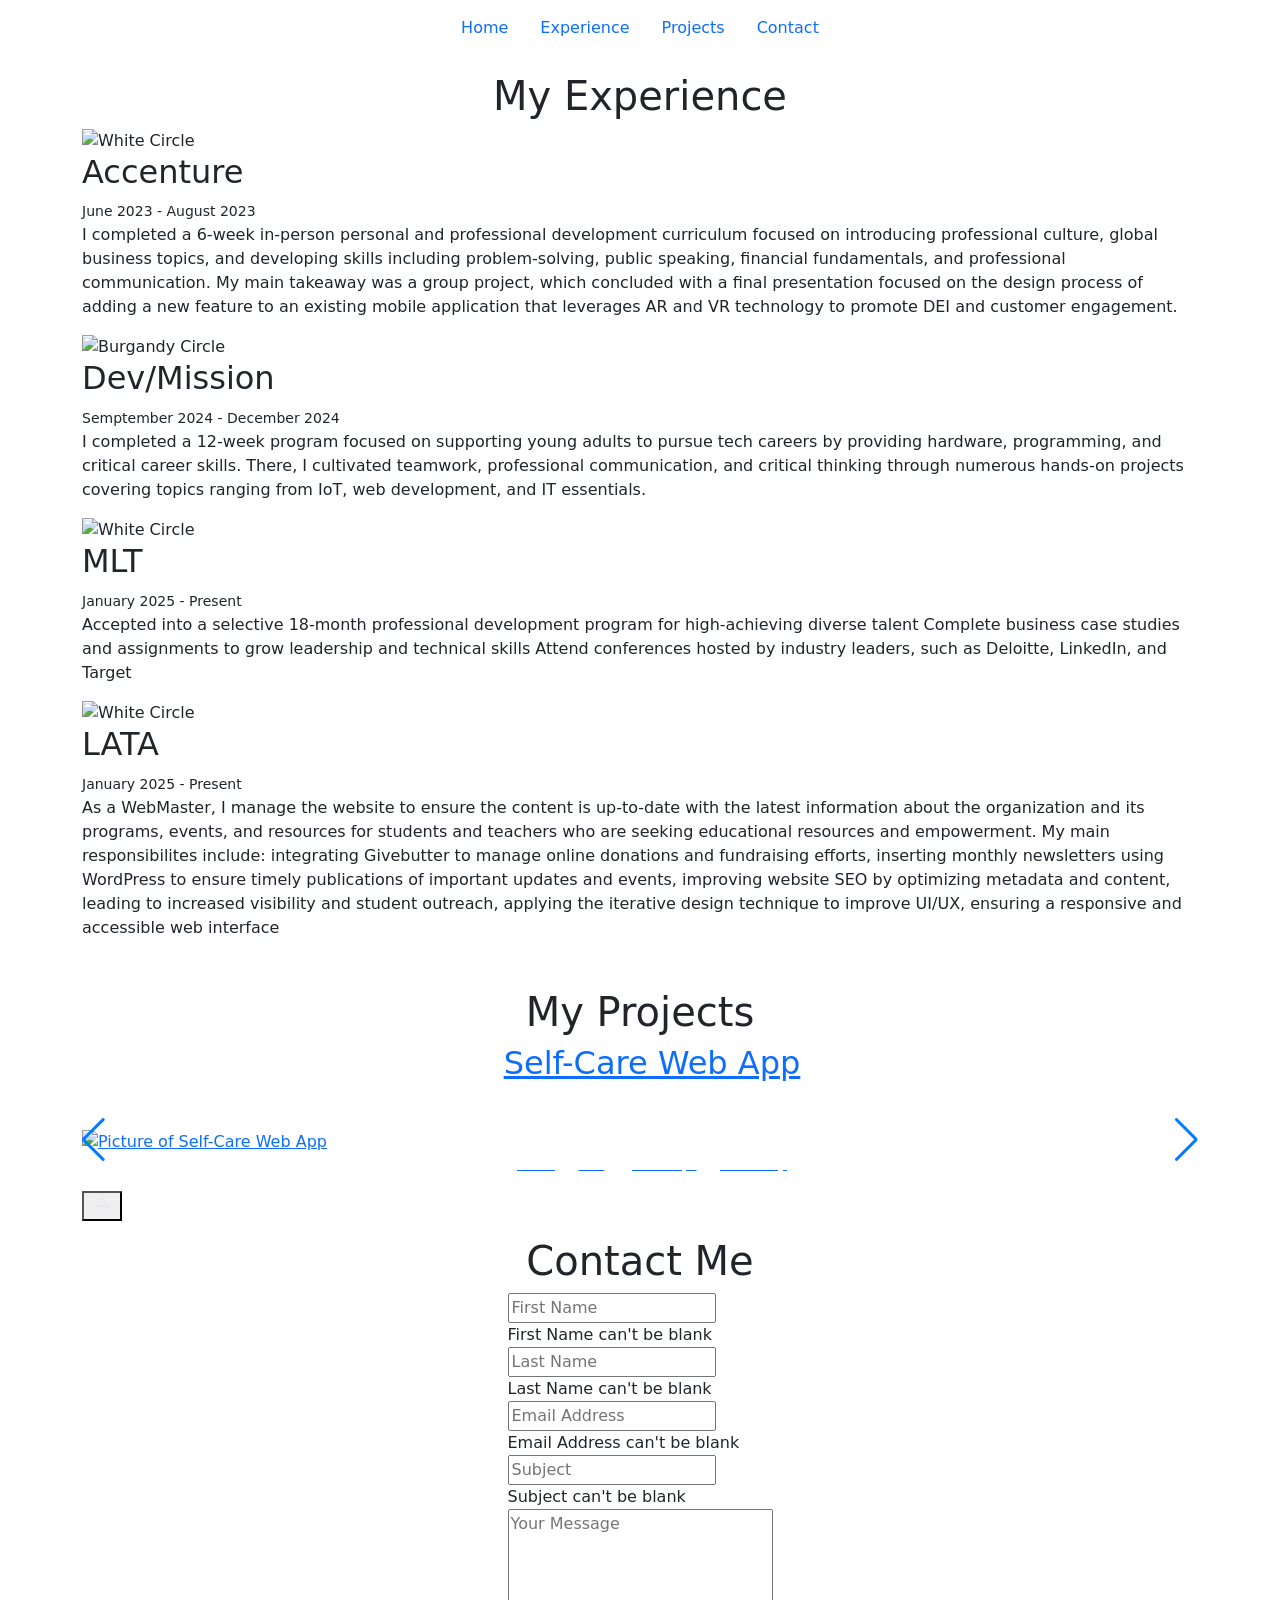
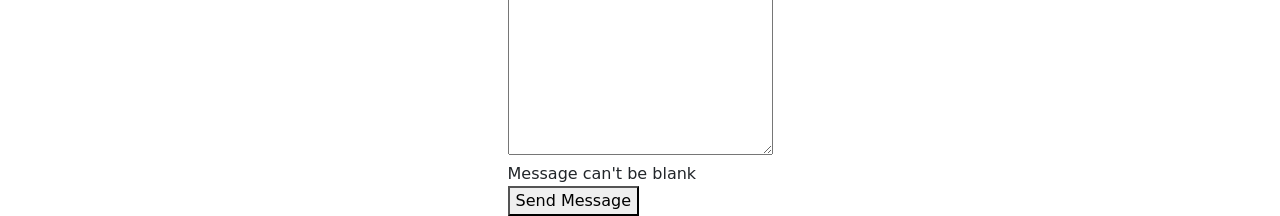
==== experience.html @ 729b8d33 "improve wording" ====
<!DOCTYPE html>
<html lang="en">
  <head>
    <meta charset="utf-8" />
    <meta name="viewport" content="width=device-width, initial-scale=1" />
    <title>Emely's Portfolio</title>

    <!-- FONTS -->
    <link rel="preconnect" href="https://fonts.googleapis.com" />
    <link rel="preconnect" href="https://fonts.gstatic.com" crossorigin />
    <link
      href="https://fonts.googleapis.com/css2?family=Crete+Round:ital@0;1&display=swap"
      rel="stylesheet"
    />

    <!-- BOOTSTRAP -->
    <link
      href="https://cdn.jsdelivr.net/npm/bootstrap@5.3.7/dist/css/bootstrap.min.css"
      rel="stylesheet"
      integrity="sha384-LN+7fdVzj6u52u30Kp6M/trliBMCMKTyK833zpbD+pXdCLuTusPj697FH4R/5mcr"
      crossorigin="anonymous"
    />

    <!-- SWIPER: JS LIBRARY-->
    <link
      rel="stylesheet"
      href="https://cdn.jsdelivr.net/npm/swiper@11/swiper-bundle.min.css"
    />

    <!-- STYLESHEETS -->
    <link href="src/output.css" rel="stylesheet" />
    <link href="style.css" rel="stylesheet" />
  </head>

  <body class="gradient">
    <!-- NAVBAR -->

    <header>
      <nav class="navbar">
        <div class="container-fluid d-flex justify-content-center">
          <ul class="nav d-flex justify-content-center">
            <li class="nav-item">
              <a class="crete-round-regular nav-link active" href="./index.html"
                >Home
              </a>
            </li>
            <li class="nav-item">
              <a class="crete-round-regular nav-link" href="experience.html"
                >Experience
              </a>
            </li>
            <li class="nav-item">
              <a
                class="crete-round-regular nav-link"
                href="experience.html#projects-section"
                >Projects
              </a>
            </li>
            <li class="nav-item">
              <a
                class="crete-round-regular nav-link"
                href="experience.html#contact-section"
                >Contact
              </a>
            </li>
          </ul>
        </div>
      </nav>
    </header>

    <!-- EXPERIENCE SECTION -->
    <div class="container" id="experience-page">
      <div class="container-fluid d-flex justify-content-center mt-3">
        <h1 class="exp-header">My Experience</h1>
      </div>
      <div class="timeline">
        <div class="timeline-container left-container">
          <img src="images/burgandy-circle.png" alt="White Circle" />
          <div class="text-box">
            <h2 class="experience-text">Accenture</h2>
            <small class="experience-text">June 2023 - August 2023</small>
            <p class="experience-text">
              I completed a 6-week in-person personal and professional
              development curriculum focused on introducing professional
              culture, global business topics, and developing skills including
              problem-solving, public speaking, financial fundamentals, and
              professional communication. My main takeaway was a group project,
              which concluded with a final presentation focused on the design
              process of adding a new feature to an existing mobile application
              that leverages AR and VR technology to promote DEI and customer
              engagement.
            </p>
            <span class="left-container-arrow"></span>
          </div>
        </div>

        <div class="timeline-container right-container">
          <img src="images/burgandy-circle.png" alt="Burgandy Circle" />
          <div class="text-box">
            <h2 class="experience-text">Dev/Mission</h2>
            <small class="experience-text"
              >Semptember 2024 - December 2024
            </small>
            <p class="experience-text">
              I completed a 12-week program focused on supporting young adults
              to pursue tech careers by providing hardware, programming, and
              critical career skills. There, I cultivated teamwork, professional
              communication, and critical thinking through numerous hands-on
              projects covering topics ranging from IoT, web
              development, and IT essentials.
            </p>
            <span class="right-container-arrow"></span>
          </div>
        </div>

        <div class="timeline-container left-container">
          <img src="images/burgandy-circle.png" alt="White Circle" />
          <div class="text-box">
            <h2 class="experience-text">MLT</h2>
            <small class="experience-text">January 2025 - Present</small>
            <p class="experience-text">
              Accepted into a selective 18-month professional development
              program for high-achieving diverse talent Complete business case
              studies and assignments to grow leadership and technical skills
              Attend conferences hosted by industry leaders, such as Deloitte,
              LinkedIn, and Target
            </p>
            <span class="left-container-arrow"></span>
          </div>
        </div>

        <div class="timeline-container right-container">
          <img src="images/burgandy-circle.png" alt="White Circle" />
          <div class="text-box">
            <h2 class="experience-text">LATA</h2>
            <small class="experience-text">January 2025 - Present</small>
            <p class="experience-text">
              As a WebMaster, I manage the website to ensure the content is
              up-to-date with the latest information about the organization and
              its programs, events, and resources for students and teachers who
              are seeking educational resources and empowerment. My main
              responsibilites include: integrating Givebutter to manage online
              donations and fundraising efforts, inserting monthly
              newsletters using WordPress to ensure timely publications of
              important updates and events, improving website SEO by optimizing 
              metadata and content, leading to increased visibility and student 
              outreach, applying the iterative design technique to improve UI/UX, 
              ensuring a responsive and accessible web interface
            </p>
            <span class="right-container-arrow"></span>
          </div>
        </div>
      </div>
    </div>

    <!-- PROJECTS SECTION -->
    <div class="section" id="projects-section">
      <div class="container-fluid d-flex justify-content-center mt-5">
        <h1 class="projects-header">My Projects</h1>
      </div>
      <div class="justify-content-center container swiper">
        <div class="card-wrapper">
          <ul
            class="container-fluid d-flex jsutify-content-center card-list swiper-wrapper"
          >
            <li class="card-item swiper-slide">
              <a
                href="https://emelysarcenobravo.github.io/self-care-practices/"
                class="card-link"
                target="_blank"
              >
                <h2 class="d-flex justify-content-center card-title mb-5">
                  Self-Care Web App
                </h2>
                <img
                  src="images/self-care-web-app.png"
                  alt="Picture of Self-Care Web App"
                  class="card-image"
                />

                <div
                  class="badge-container gap-2 d-flex justify-content-center"
                >
                  <p class="badge language-html">HTML</p>
                  <p class="badge language-css">CSS</p>
                  <p class="badge language-javascript">JavaScript</p>
                  <p class="badge framework-bootstrap">Bootstrap</p>
                </div>
                <button class="card-button">
                  <svg
                    xmlns="http://www.w3.org/2000/svg"
                    height="24px"
                    viewBox="0 -960 960 960"
                    width="24px"
                    fill="#e8eaed"
                    class="arrow-svg"
                  >
                    <path
                      d="M647-440H160v-80h487L423-744l57-56 320 320-320 320-57-56 224-224Z"
                    />
                  </svg>
                </button>
              </a>
            </li>
            <li class="card-item swiper-slide">
              <a
                href="https://github.com/emelysarcenobravo/wordGamesProject"
                class="card-link"
                target="_blank"
              >
                <h2 class="d-flex justify-content-center card-title mb-5">
                  Hangman and Wordle
                </h2>
                <img
                  src="images/word-games.png"
                  alt="Picture of a Word Games Project"
                  class="card-image"
                />
                <div
                  class="container-fluid d-flex justify-content-center gap-3"
                >
                  <p class="badge language-c">C++</p>
                </div>
                <button class="card-button">
                  <svg
                    xmlns="http://www.w3.org/2000/svg"
                    height="24px"
                    viewBox="0 -960 960 960"
                    width="24px"
                    fill="#e8eaed"
                    class="arrow-svg"
                  >
                    <path
                      d="M647-440H160v-80h487L423-744l57-56 320 320-320 320-57-56 224-224Z"
                    />
                  </svg>
                </button>
              </a>
            </li>
            <li class="card-item swiper-slide">
              <a
                href="https://emsarcenobravo.github.io/Minesweeper/"
                class="card-link"
                target="_blank"
              >
                <h2 class="justify-content-center d-flex card-title mb-5">
                  Minesweeper
                </h2>
                <img
                  src="images/minesweeper.png"
                  alt="Minesweeper Game"
                  class="card-image"
                />
                <div
                  class="container-fluid d-flex justify-content-center gap-3"
                >
                  <p class="badge language-java">Java</p>
                </div>
                <button class="card-button">
                  <svg
                    xmlns="http://www.w3.org/2000/svg"
                    height="24px"
                    viewBox="0 -960 960 960"
                    width="24px"
                    fill="#e8eaed"
                    class="arrow-svg"
                  >
                    <path
                      d="M647-440H160v-80h487L423-744l57-56 320 320-320 320-57-56 224-224Z"
                    />
                  </svg>
                </button>
              </a>
            </li>
            <li class="card-item swiper-slide">
              <a
                href="https://emsarcenobravo.github.io/Dice/"
                class="card-link"
                target="_blank"
              >
                <h2 class="d-flex justify-content-center card-title mb-5">
                  Dice Roll
                </h2>
                <img
                  src="images/dice-roll.png"
                  alt="Dice Roll Game"
                  class="card-image"
                />
                <div
                  class="container-fluid d-flex justify-content-center gap-3"
                >
                  <p class="badge language-java">Java</p>
                </div>
                <button class="card-button">
                  <svg
                    xmlns="http://www.w3.org/2000/svg"
                    height="24px"
                    viewBox="0 -960 960 960"
                    width="24px"
                    fill="#e8eaed"
                    class="arrow-svg"
                  >
                    <path
                      d="M647-440H160v-80h487L423-744l57-56 320 320-320 320-57-56 224-224Z"
                    />
                  </svg>
                </button>
              </a>
            </li>
            <li class="card-item swiper-slide">
              <a href="experience.html#projects-section" class="card-link">
                <h2 class="d-flex justify-content-center card-title mb-5">
                  Movie Selector
                </h2>
                <img
                  src="images/coming-soon.png"
                  alt="Website Coming Soon..."
                  class="card-image"
                />
                <div
                  class="container-fluid d-flex justify-content-center gap-3"
                >
                  <p class="badge language-coming-soon">Coming Soon...</p>
                </div>
                <button class="card-button">
                  <svg
                    xmlns="http://www.w3.org/2000/svg"
                    height="24px"
                    viewBox="0 -960 960 960"
                    width="24px"
                    fill="#e8eaed"
                    class="arrow-svg"
                  >
                    <path
                      d="M647-440H160v-80h487L423-744l57-56 320 320-320 320-57-56 224-224Z"
                    />
                  </svg>
                </button>
              </a>
            </li>
          </ul>
          <div class="swiper-pagination"></div>
          <div class="swiper-slide-button swiper-button-prev"></div>
          <div class="swiper-slide-button swiper-button-next"></div>
        </div>
      </div>
    </div>

    <!-- CONTACT SECTION -->
    <div class="container" id="contact-section">
      <div class="container-fluid d-flex justify-content-center">
        <h1 class="contact-header">Contact Me</h1>
      </div>

      <section class="contact d-flex justify-content-center">
        <form action="#">
          <div class="input-box">
            <div class="input-field field crete-round-regular">
              <input
                type="text"
                placeholder="First Name"
                id="first-name"
                class="item"
                autocomplete="off"
              />
              <div class="error-txt crete-round-regular">
                First Name can't be blank
              </div>
            </div>

            <div class="input-field field crete-round-regular">
              <input
                type="text"
                placeholder="Last Name"
                id="last-name"
                class="item"
                autocomplete="off"
              />
              <div class="error-txt crete-round-regular">
                Last Name can't be blank
              </div>
            </div>
          </div>

          <div class="input-box">
            <div class="input-field field crete-round-regular">
              <input
                type="text"
                placeholder="Email Address"
                id="email"
                class="item"
                autocomplete="off"
              />
              <div class="error-txt email crete-round-regular">
                Email Address can't be blank
              </div>
            </div>

            <div class="input-field field crete-round-regular">
              <input
                type="text"
                placeholder="Subject"
                id="subject"
                class="item"
                autocomplete="off"
              />
              <div class="error-txt crete-round-regular">
                Subject can't be blank
              </div>
            </div>
          </div>

          <div class="textarea-field field crete-round-regular">
            <textarea
              name=""
              id="message"
              cols="30"
              rows="10"
              placeholder="Your Message"
              class="item"
              autocomplete="off"
            ></textarea>
            <div class="crete-round-regular error-txt">
              Message can't be blank
            </div>
          </div>
          <button type="submit" class="crete-round-regular">
            Send Message
          </button>
        </form>
      </section>
    </div>

    <!-- alerts when sending emails -->
    <script src="https://cdn.jsdelivr.net/npm/sweetalert2@11"></script>

    <!-- bootstrap -->
    <script
      src="https://cdn.jsdelivr.net/npm/bootstrap@5.3.7/dist/js/bootstrap.bundle.min.js"
      integrity="sha384-ndDqU0Gzau9qJ1lfW4pNLlhNTkCfHzAVBReH9diLvGRem5+R9g2FzA8ZGN954O5Q"
      crossorigin="anonymous"
    ></script>

    <!-- swiping through projects -->
    <script src="https://cdn.jsdelivr.net/npm/swiper@11/swiper-bundle.min.js"></script>

    <!-- email.js -->
    <script
      type="text/javascript"
      src="https://cdn.jsdelivr.net/npm/@emailjs/browser@4/dist/email.min.js"
    ></script>

    <script type="text/javascript">
      (function () {
        emailjs.init("SQEIfbgnaNcor0N-o");
      })();
    </script>
    <script src="script.js"></script>
  </body>
</html>
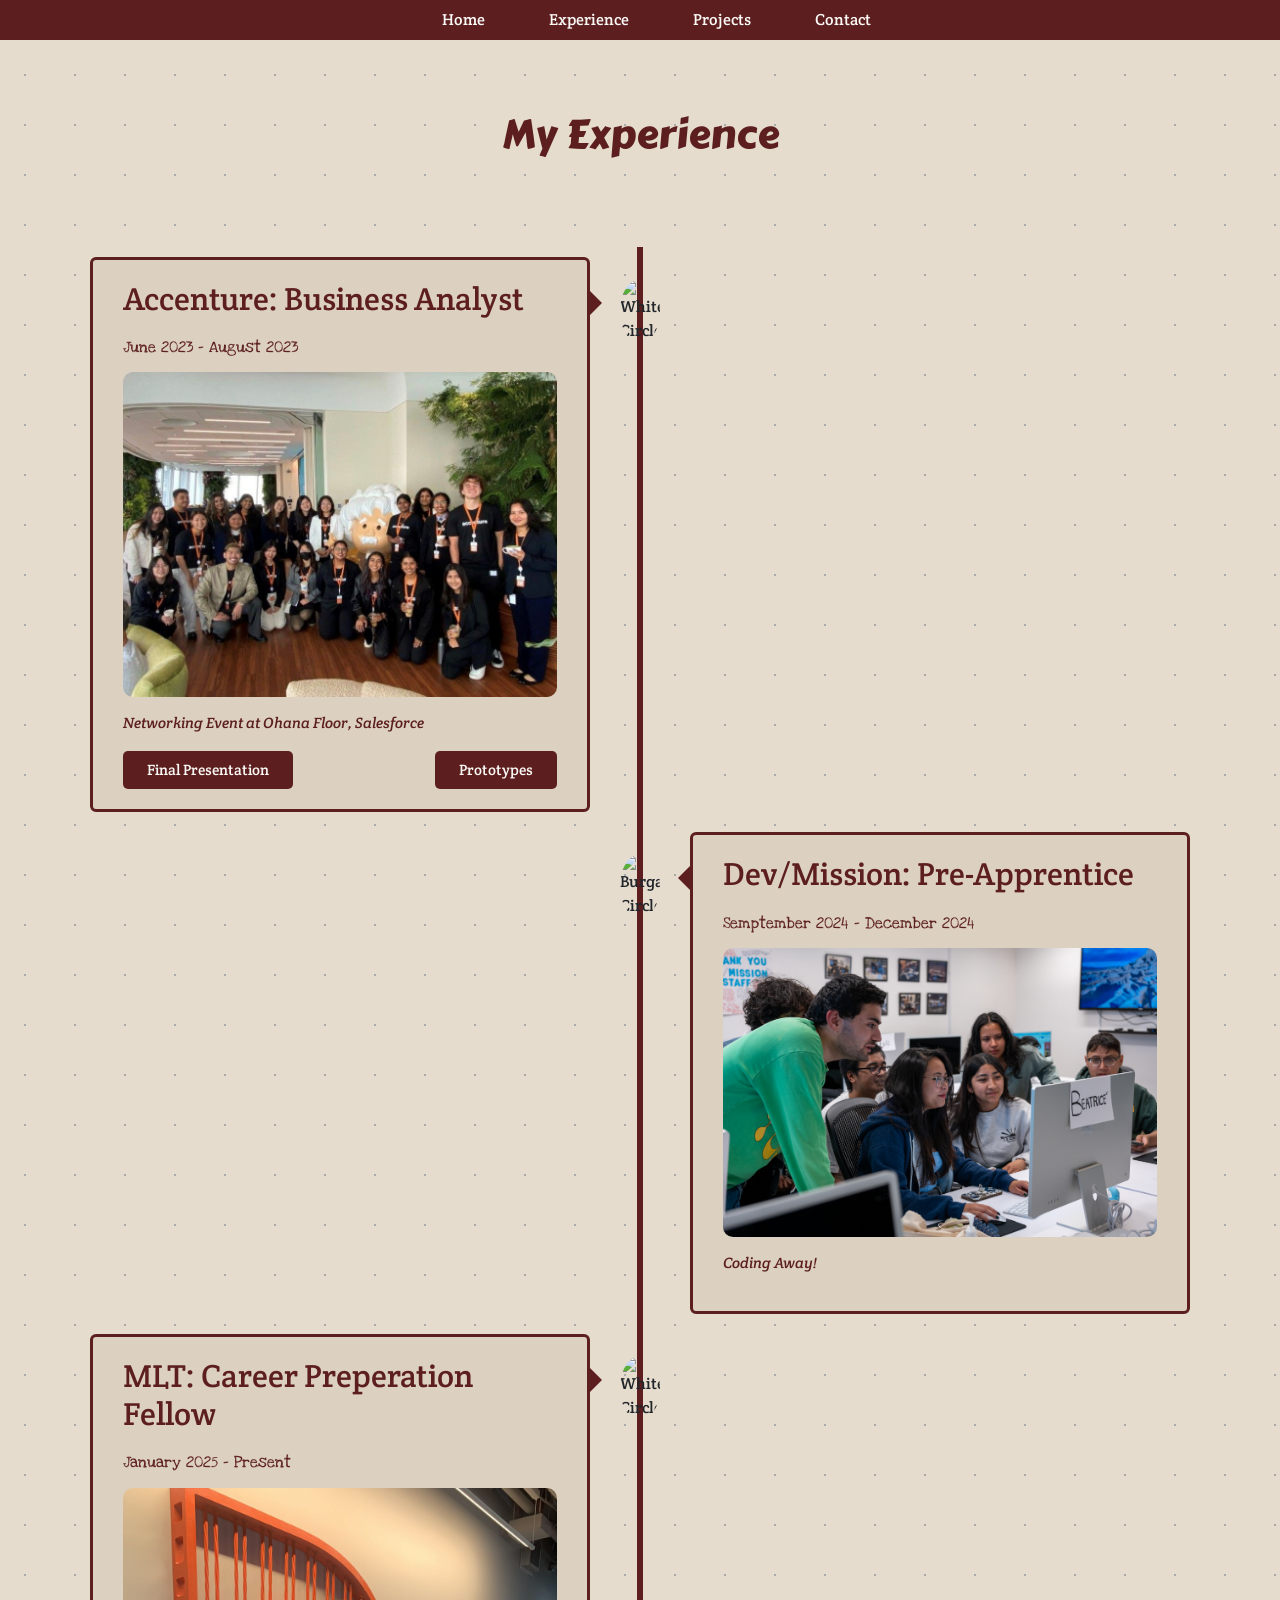
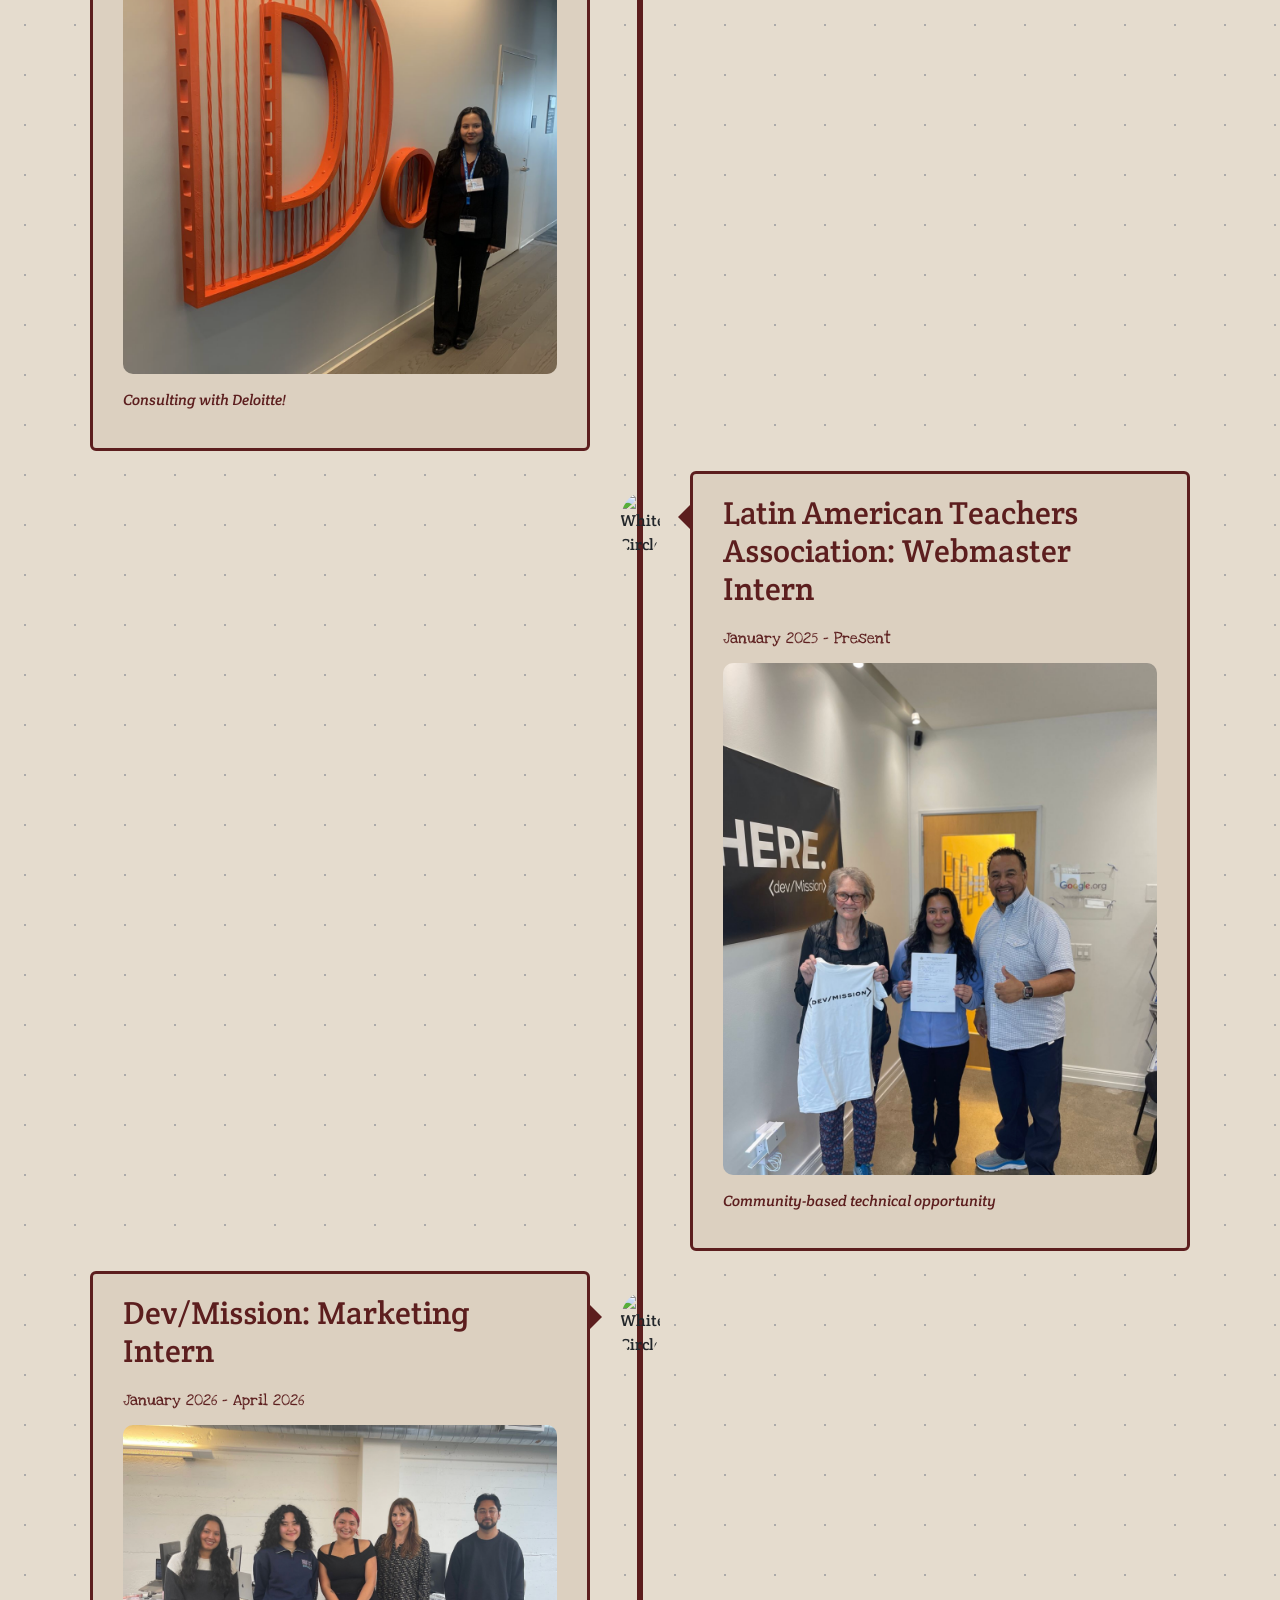
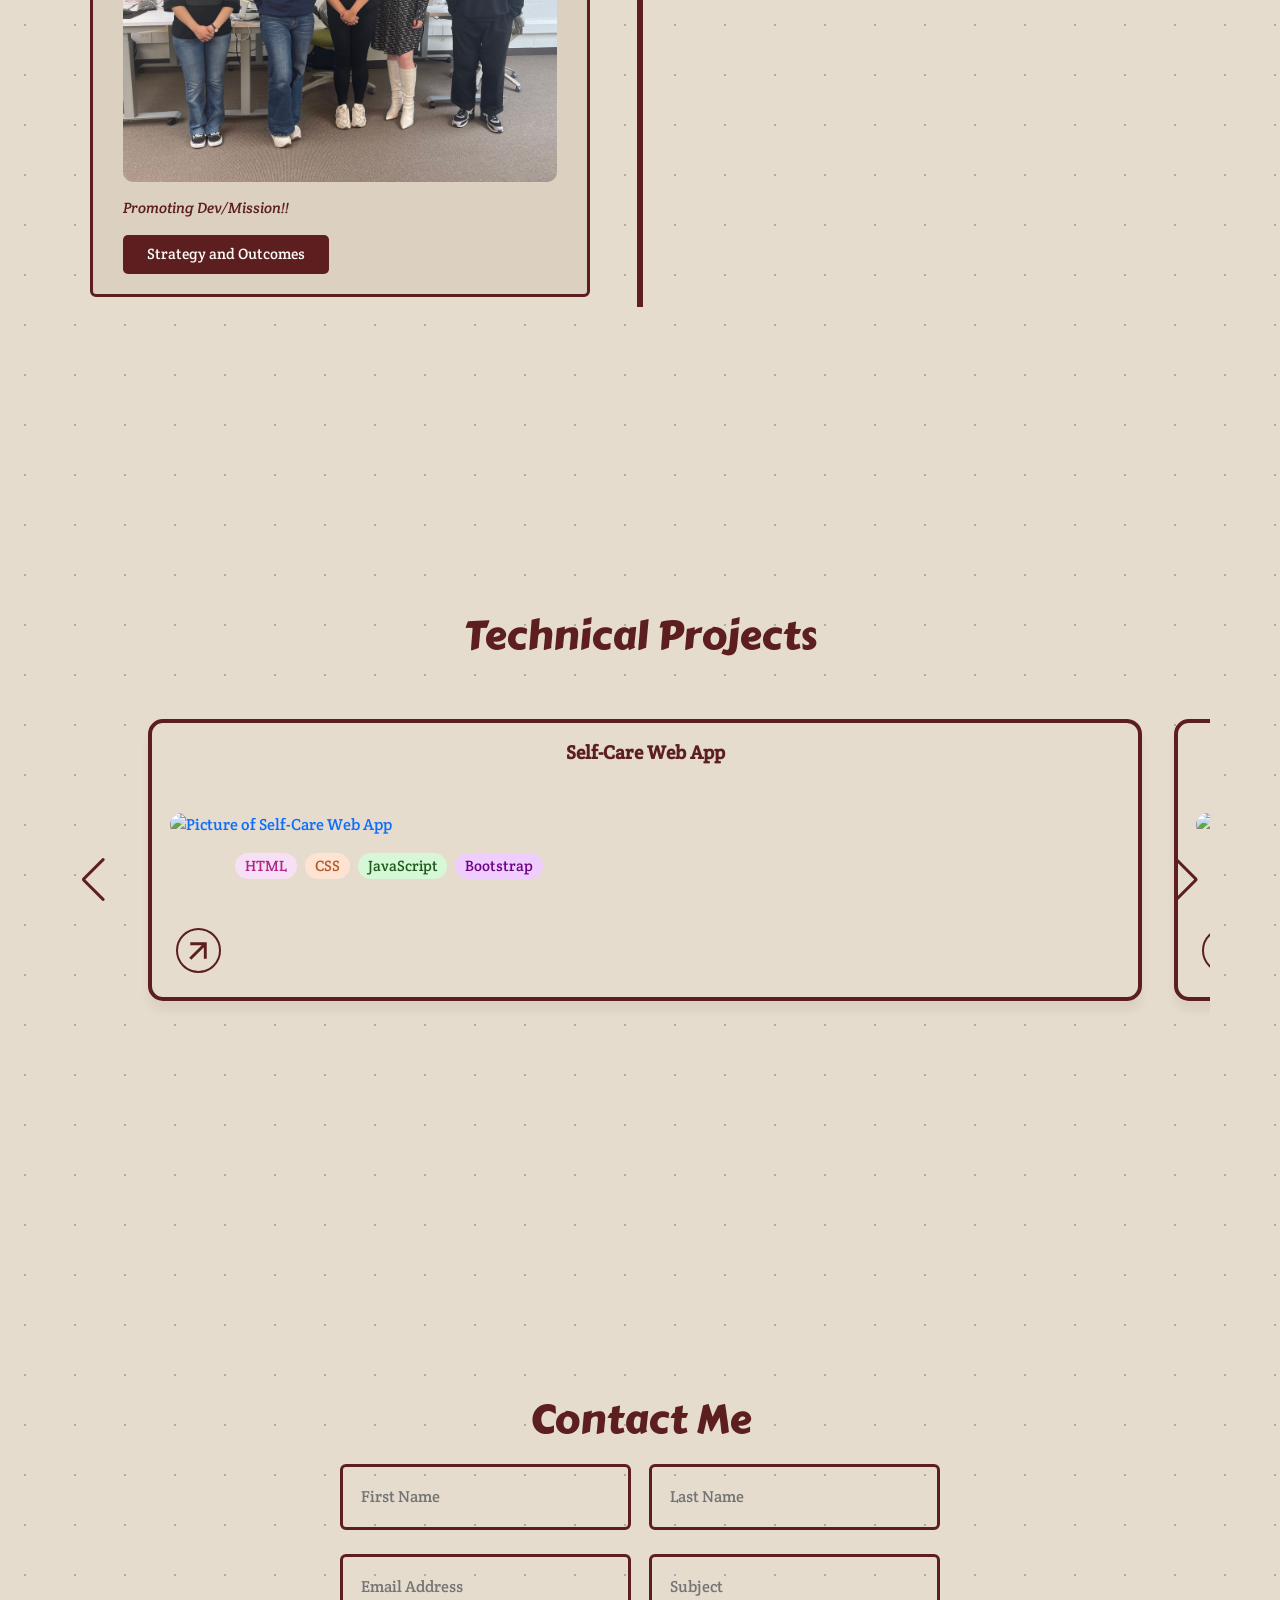
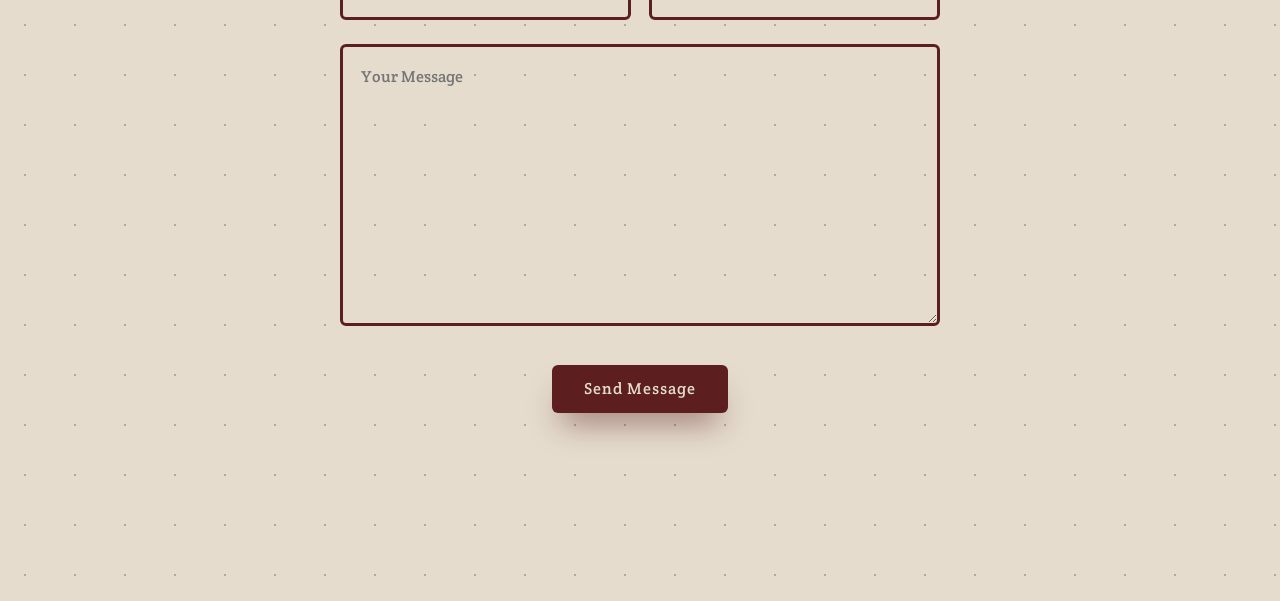
==== commit ca830c74: "marketing changes" ====
--- a/experience.html
+++ b/experience.html
@@ -13,6 +13,20 @@
       rel="stylesheet"
     />
 
+     <link rel="preconnect" href="https://fonts.googleapis.com">
+<link rel="preconnect" href="https://fonts.gstatic.com" crossorigin>
+<link href="https://fonts.googleapis.com/css2?family=Carter+One&display=swap" rel="stylesheet">
+
+
+<link rel="preconnect" href="https://fonts.googleapis.com">
+<link rel="preconnect" href="https://fonts.gstatic.com" crossorigin>
+<link href="https://fonts.googleapis.com/css2?family=Love+Ya+Like+A+Sister&display=swap" rel="stylesheet">
+
+<link rel="preconnect" href="https://fonts.googleapis.com">
+<link rel="preconnect" href="https://fonts.gstatic.com" crossorigin>
+<link href="https://fonts.googleapis.com/css2?family=Unkempt:wght@400;700&display=swap" rel="stylesheet">
+
+
     <!-- BOOTSTRAP -->
     <link
       href="https://cdn.jsdelivr.net/npm/bootstrap@5.3.7/dist/css/bootstrap.min.css"
@@ -28,11 +42,11 @@
     />
 
     <!-- STYLESHEETS -->
-    <link href="src/output.css" rel="stylesheet" />
+    <!-- <link href="src/output.css" rel="stylesheet" /> -->
     <link href="style.css" rel="stylesheet" />
   </head>
 
-  <body class="gradient">
+  <body style="background-color: var(--offwhite);" class="bg-decoration">
     <!-- NAVBAR -->
 
     <header>
@@ -69,17 +83,29 @@
     </header>
 
     <!-- EXPERIENCE SECTION -->
-    <div class="container" id="experience-page">
-      <div class="container-fluid d-flex justify-content-center mt-3">
-        <h1 class="exp-header">My Experience</h1>
+    <!-- <div class="container" id="experience-page">
+      <div class="floating-flowers-container">
+  <div class="flower flower-1">🌸</div>
+  <div class="flower flower-2">🌺</div>
+  <div class="flower flower-3">🌻</div>
+  <div class="flower flower-4">🌸</div>
+  <div class="flower flower-5">🌺</div>
+</div> -->
+      <div class="container-fluid d-flex justify-content-center mt-5">
+        <h1 class="carter-one-regular" style="margin-top: 5%">My Experience</h1>
       </div>
       <div class="timeline">
         <div class="timeline-container left-container">
-          <img src="images/burgandy-circle.png" alt="White Circle" />
+          <img src="images/burgandy-circle.png" alt="White Circle" class="bullet"/>
           <div class="text-box">
-            <h2 class="experience-text">Accenture</h2>
-            <small class="experience-text">June 2023 - August 2023</small>
-            <p class="experience-text">
+            <h2 class="experience-text">Accenture: Business Analyst</h2>
+            <h6 class="love-ya-like-a-sister-regular">June 2023 - August 2023</h6>
+               <figure class="experience-figure">
+                  <img src="images/accenture.png" class="experience-img" alt="Accenture">
+                  <figcaption class="image-caption experience-text crete-round-regular-italic">Networking Event at Ohana Floor, Salesforce</figcaption>
+              </figure>
+
+            <!-- <p class="experience-text">
               I completed a 6-week in-person personal and professional
               development curriculum focused on introducing professional
               culture, global business topics, and developing skills including
@@ -89,52 +115,82 @@
               process of adding a new feature to an existing mobile application
               that leverages AR and VR technology to promote DEI and customer
               engagement.
-            </p>
+            </p> -->
             <span class="left-container-arrow"></span>
+
+            <div class="d-flex justify-content-between mt-3">
+              <a href="https://canva.link/cnpiycwrp472kvx" target="_blank">
+              <button type="button"
+                class="experience-btn crete-round-regular h-7 text-xs text-beige cursor-pointer border-0 focus:outline-none px-4">Final Presentation
+              </button>
+              </a>
+               <a href="https://www.figma.com/design/0oEG4OWcrPT36kvbk5d273/DisneyVerse?node-id=0-1&t=0jdMFBEhbl6KVfcl-1" target="_blank">
+              <button type="button"         
+                class="experience-btn crete-round-regular h-7 text-xs text-beige cursor-pointer border-0 focus:outline-none px-4">Prototypes</button>
+                </a>
+          </div>
           </div>
         </div>
 
         <div class="timeline-container right-container">
-          <img src="images/burgandy-circle.png" alt="Burgandy Circle" />
+          <img src="images/burgandy-circle.png" alt="Burgandy Circle" class="bullet"/>
           <div class="text-box">
-            <h2 class="experience-text">Dev/Mission</h2>
-            <small class="experience-text"
-              >Semptember 2024 - December 2024
-            </small>
-            <p class="experience-text">
+            <h2 class="experience-text">Dev/Mission: Pre-Apprentice</h2>
+            <h6 class="love-ya-like-a-sister-regular">
+              Semptember 2024 - December 2024
+            </h6>
+            <figure class="experience-figure">
+                  <img src="images/devmission-pic.jpg" class="experience-img" alt="Dev/Mission">
+                  <figcaption class="image-caption experience-text crete-round-regular-italic">Coding Away!</figcaption>
+              </figure>
+            <!-- <p class="experience-text">
               I completed a 12-week program focused on supporting young adults
               to pursue tech careers by providing hardware, programming, and
               critical career skills. There, I cultivated teamwork, professional
               communication, and critical thinking through numerous hands-on
               projects covering topics ranging from IoT, web
               development, and IT essentials.
-            </p>
+            </p> -->
             <span class="right-container-arrow"></span>
+            <div class="d-flex justify-content-between mt-3">
+              <!-- <button type="button"
+                class="experience-btn crete-round-regular h-7 text-xs text-beige cursor-pointer border-0 focus:outline-none px-4">Web App</button>
+              <button type="button"         
+                class="experience-btn crete-round-regular h-7 text-xs text-beige cursor-pointer border-0 focus:outline-none px-4">Class Directory</button> -->
+          </div>
           </div>
         </div>
 
         <div class="timeline-container left-container">
-          <img src="images/burgandy-circle.png" alt="White Circle" />
+          <img src="images/burgandy-circle.png" alt="White Circle" class="bullet"/>
           <div class="text-box">
-            <h2 class="experience-text">MLT</h2>
-            <small class="experience-text">January 2025 - Present</small>
-            <p class="experience-text">
+            <h2 class="experience-text">MLT: Career Preperation Fellow</h2>
+            <h6 class="love-ya-like-a-sister-regular">January 2025 - Present</h6>
+             <figure class="experience-figure">
+                  <img src="images/mlt-pic.png" class="experience-img" alt="MLT">
+                  <figcaption class="image-caption experience-text crete-round-regular-italic">Consulting with Deloitte!</figcaption>
+              </figure>
+            <!-- <p class="experience-text">
               Accepted into a selective 18-month professional development
               program for high-achieving diverse talent Complete business case
               studies and assignments to grow leadership and technical skills
               Attend conferences hosted by industry leaders, such as Deloitte,
               LinkedIn, and Target
-            </p>
+            </p> -->
             <span class="left-container-arrow"></span>
           </div>
         </div>
 
         <div class="timeline-container right-container">
-          <img src="images/burgandy-circle.png" alt="White Circle" />
+          <img src="images/burgandy-circle.png" alt="White Circle" class="bullet"/>
           <div class="text-box">
-            <h2 class="experience-text">LATA</h2>
-            <small class="experience-text">January 2025 - Present</small>
-            <p class="experience-text">
+            <h2 class="experience-text">Latin American Teachers Association: Webmaster Intern</h2>
+            <h6 class="love-ya-like-a-sister-regular">January 2025 - Present</h6>
+             <figure class="experience-figure">
+                  <img src="images/lata-pic.png" class="experience-img" alt="LATA">
+                  <figcaption class="image-caption experience-text crete-round-regular-italic">Community-based technical opportunity</figcaption>
+              </figure>
+            <!-- <p class="experience-text">
               As a WebMaster, I manage the website to ensure the content is
               up-to-date with the latest information about the organization and
               its programs, events, and resources for students and teachers who
@@ -146,17 +202,52 @@
               metadata and content, leading to increased visibility and student 
               outreach, applying the iterative design technique to improve UI/UX, 
               ensuring a responsive and accessible web interface
-            </p>
+            </p> -->
             <span class="right-container-arrow"></span>
-          </div>
-        </div>
+            <div class="d-flex justify-content-between mt-3">
+              <!-- <button type="button"
+                class="experience-btn crete-round-regular h-7 text-xs text-beige cursor-pointer border-0 focus:outline-none px-4">LATA Website</button> -->
+          </div>
+          </div>
+        </div>
+
+         <div class="timeline-container left-container">
+          <img src="images/burgandy-circle.png" alt="White Circle" class="bullet"/>
+          <div class="text-box">
+            <h2 class="experience-text">Dev/Mission: Marketing Intern</h2>
+             <h6 class="love-ya-like-a-sister-regular">
+              January 2026 - April 2026
+            </h6>
+             <figure class="experience-figure">
+                  <img src="images/marketing-intern-pic.png" class="experience-img" alt="Marketing Intenships">
+                  <figcaption class="image-caption experience-text crete-round-regular-italic">Promoting Dev/Mission!!</figcaption>
+              </figure>
+            <!-- <p class="experience-text">
+              Accepted into a selective 18-month professional development
+              program for high-achieving diverse talent Complete business case
+              studies and assignments to grow leadership and technical skills
+              Attend conferences hosted by industry leaders, such as Deloitte,
+              LinkedIn, and Target
+            </p> -->
+            <span class="left-container-arrow"></span>
+            <div class="d-flex justify-content-between mt-3">
+              <a href="marketing.html" target="_blank">
+              <button type="button"
+                class="experience-btn crete-round-regular h-7 text-xs text-beige cursor-pointer border-0 focus:outline-none px-4">Strategy and Outcomes
+              </button>
+              </a>
+          </div>
+          </div>
+        </div>
+
+
       </div>
     </div>
 
     <!-- PROJECTS SECTION -->
     <div class="section" id="projects-section">
       <div class="container-fluid d-flex justify-content-center mt-5">
-        <h1 class="projects-header">My Projects</h1>
+        <h1 class="projects-header carter-one-regular">Technical Projects</h1>
       </div>
       <div class="justify-content-center container swiper">
         <div class="card-wrapper">
@@ -345,11 +436,10 @@
         </div>
       </div>
     </div>
-
     <!-- CONTACT SECTION -->
-    <div class="container" id="contact-section">
+    <div class="container" id="contact-section"  style="margin-bottom: 10%">
       <div class="container-fluid d-flex justify-content-center">
-        <h1 class="contact-header">Contact Me</h1>
+        <h1 class="contact-header carter-one-regular">Contact Me</h1>
       </div>
 
       <section class="contact d-flex justify-content-center">
@@ -424,7 +514,7 @@
               Message can't be blank
             </div>
           </div>
-          <button type="submit" class="crete-round-regular">
+          <button type="submit" class="crete-round-regular" style="margin-bottom: 10%">
             Send Message
           </button>
         </form>
--- a/style.css
+++ b/style.css
@@ -0,0 +1,1132 @@
+html {
+  min-height: 100%;
+  scroll-behavior: smooth;
+}
+
+.carter-one-regular {
+  font-family: "Carter One", system-ui;
+  font-weight: 400;
+  font-style: normal;
+}
+
+details[open] .row {
+  animation: fadeIn 0.5s ease-in;
+}
+
+@keyframes fadeIn {
+  from { opacity: 0; }
+  to { opacity: 1; }
+}
+
+
+/* Initial state: hidden and slightly shifted down */
+.reveal {
+  opacity: 0;
+  transform: translateY(30px);
+  transition: all 0.8s ease-out;
+}
+
+/* State when active (triggered by JS) */
+.reveal.active {
+  opacity: 1;
+  transform: translateY(0);
+}
+
+.love-ya-like-a-sister-regular {
+  font-family: "Love Ya Like A Sister", cursive;
+  font-weight: 400;
+  font-style: normal;
+}
+
+.timeline-wrapper {
+  position: relative;
+}
+
+/* Editorial Story Card Styling */
+.story-card {
+  padding: 30px;
+  background: #ffffff;
+  border: 1px solid #eee;
+  border-radius: 16px;
+  transition: all 0.3s ease;
+  height: 100%;
+}
+
+.story-card:hover {
+  transform: translateY(-5px);
+  box-shadow: 0 15px 30px rgba(0,0,0,0.05);
+}
+
+.story-card.active {
+  border: 2px solid #5c1e1e;
+  background-color: #fdfafa;
+}
+
+.badge-label {
+  font-family: 'Crete Round', serif;
+  font-size: 0.8rem;
+  text-transform: uppercase;
+  color: #888;
+  letter-spacing: 1px;
+}
+
+.news-img{
+  height: 500px;
+  width: 100%;
+  object-fit: cover;
+  margin-bottom: 5%;
+}
+
+.story-card h3 {
+  font-family: 'Carter One', cursive;
+  color: #5c1e1e;
+  margin: 10px 0;
+}
+
+.text-burgundy {
+  color: #5c1e1e;
+  font-family: 'Carter One', cursive;
+}
+
+/* Remove dashboard-like grid lines and boxes */
+.section-card {
+  background: transparent !important;
+  /* border: none !important; */
+  padding: 0 !important;
+  border-radius: 16px;
+}
+
+/* Example of a subtle background decoration */
+.bg-decoration {
+  top: 0;
+  left: 0;
+  width: 100%;
+  height: 100%;
+  background-image: radial-gradient(#abaaaa 1px, transparent 1px);
+  background-size: 50px 50px; /* Creates a clean grid look */
+}
+
+/* Container for the flowers, relative to #experience-page */
+#experience-page {
+  position: relative; /* CRITICAL: Allows absolute positioning within */
+  overflow: visible;  /* Ensures flowers can slightly float 'outside' */
+}
+
+.floating-flowers-container {
+  position: absolute;
+  top: 0;
+  left: 0;
+  width: 100%;
+  height: 100%;
+  pointer-events: none; /* Allows user to click timeline buttons through flowers */
+  z-index: 1; /* Places them just above background, but below content */
+}
+
+.flower {
+  position: absolute;
+  font-size: 2rem;
+  /* Apply the new spin animation */
+  animation: rotateInPlace 15s linear infinite;
+  /* Ensures it spins around its center */
+  transform-origin: center;
+}
+
+@keyframes rotateInPlace {
+  from {
+    transform: rotate(0deg);
+  }
+  to {
+    transform: rotate(360deg);
+  }
+}
+
+/* The coordinates stay exactly where you placed them (e.g., top: 15%, left: 5%),
+  but they will no longer drift up or down. 
+*/
+.flower-1 { top: 15%; left: 5%; }
+.flower-2 { top: 35%; right: 10%; }
+.flower-3 { top: 55%; left: 15%; }
+.flower-4 { top: 75%; right: 15%; }
+.flower-5 { top: 90%; left: 10%; }
+
+
+.unkempt-regular {
+  font-family: "Unkempt", cursive;
+  font-weight: 400;
+  font-style: normal;
+}
+
+.unkempt-bold {
+  font-family: "Unkempt", cursive;
+  font-weight: 700;
+  font-style: normal;
+}
+
+
+:root {
+  --burgundy: #5c1e1e;
+  --pink: #883333;
+  --offwhite: #e5dcce;
+  /* --offwhite: #FAF9F6; */
+  --dark-offwhite: #dcd0c0;
+}
+
+.stat-card {
+  padding: 20px;
+  background: white;
+  border-radius: 12px;
+  box-shadow: 0 4px 6px rgba(0,0,0,0.05);
+  transition: transform 0.3s ease;
+}
+
+.stat-card:hover { transform: translateY(-5px); }
+
+.bar-container { display: flex; flex-direction: column; gap: 10px; margin-top: 15px; }
+
+.bar-before, .bar-after {
+  padding: 8px;
+  color: var(--burgundy);
+  border-radius: 4px;
+  font-weight: bold;
+  transition: width 1s ease-in-out;
+}
+
+#bar-before{
+   color: var(--burgundy);
+}
+
+
+#bar-after {
+   color: var(--offwhite);
+}
+
+
+.bar-before { background-color: #ced4da; } /* Gray for old data */
+.bar-after { background-color: #800020; }  /* Burgundy for new data */
+
+/* 
+body {
+  height: 100%;
+} */
+
+body {
+  font-family: 'Crete Round', serif;
+  background: linear-gradient(to bottom, #f8f5f2, #ffffff);
+}
+
+/* Section subtitles */
+.section-subtitle {
+  font-weight: bold;
+  margin-bottom: 10px;
+  color: var(--burgundy);
+}
+
+/* Grid for stats */
+.stat-grid {
+  display: grid;
+  grid-template-columns: repeat(3, 1fr);
+  gap: 15px;
+}
+
+/* Stat cards */
+.stat-card {
+  background: white;
+  padding: 15px;
+  border-radius: 10px;
+  text-align: center;
+  box-shadow: 0 5px 15px rgba(0,0,0,0.05);
+  transition: 0.3s;
+}
+
+.stat-card:hover {
+  transform: translateY(-5px);
+}
+
+.stat-card h2 {
+  margin: 5px 0 0;
+  color: #800020;
+  font-size: 1.8rem;
+}
+
+.stat-card p {
+  font-size: 0.9rem;
+  color: #777;
+}
+
+/* Highlight cards */
+.stat-card.highlight {
+  background: #fff5f7;
+}
+
+/* Before vs After */
+.compare-box {
+  display: flex;
+  align-items: center;
+  justify-content: space-between;
+  background: #fafafa;
+  padding: 15px;
+  border-radius: 10px;
+}
+
+.compare-item {
+  text-align: center;
+}
+
+.compare-item h2 {
+  margin: 0;
+  font-size: 2rem;
+}
+
+.before {
+  color: #999;
+}
+
+.after {
+  color: #800020;
+}
+
+/* Arrow */
+.arrow {
+  font-size: 1.5rem;
+  color: #800020;
+}
+
+/* Sections */
+.section {
+  padding: 80px 20px;
+}
+
+.section-card {
+  /* background: white; */
+  padding: 20px;
+  margin: 40px 0;
+  border-radius: 12px;
+  /* box-shadow: 0 10px 30px rgba(0,0,0,0.05); */
+}
+
+
+h2 {
+  margin-bottom: 20px;
+}
+
+/* Cards */
+.card-box {
+  background: #fafafa;
+  padding: 20px;
+  border-radius: 10px;
+  margin-bottom: 20px;
+  transition: 0.3s;
+  height: 100%;
+}
+
+.card-box:hover {
+  transform: translateY(-5px);
+}
+
+/* Bullets */
+.star-bullet {
+  list-style: none;
+  padding-left: 20px;
+  position: relative;
+  margin-bottom: 8px;
+}
+
+.star-bullet::before {
+  content: "✿";
+  position: absolute;
+  left: 0;
+  color: #800020;
+}
+
+.stat-bullet {
+  list-style: none;
+  padding-left: 15px;
+}
+
+.stat-bullet::before {
+  content: "• ";
+  color: #555;
+}
+
+/* Images */
+.highlight-img {
+  width: 100%;
+  border-radius: 10px;
+  margin-bottom: 10px;
+  transition: 0.3s;
+}
+
+.highlight-img:hover {
+  transform: scale(1.03);
+}
+
+/* Buttons */
+.experience-btn {
+  background: #800020;
+  color: white;
+  border: none;
+  padding: 8px 12px;
+  border-radius: 6px;
+}
+
+.experience-btn:hover {
+  background: #5a0016;
+}
+
+.gradient {
+  height: 100%;
+  background-image: linear-gradient(#5c1e1e, #e5dcce);
+  background-color: #e5dcce;
+  background-repeat: no-repeat;
+}
+
+.vl {
+  border-left: 1px solid #5c1e1e;
+  height: 600px;
+}
+
+h1,
+h2,
+h3,
+h4,
+h5, h6,
+p,
+small {
+  color: #5c1e1e;
+  font-family: "Crete Round", serif;
+  font-weight: 400;
+  font-style: normal;
+}
+
+h5 {
+  line-height: 200%;
+}
+
+/* FONTS */
+.crete-round-regular {
+  font-family: "Crete Round", serif;
+  font-weight: 400;
+  font-style: normal;
+}
+
+.crete-round-regular-italic {
+  font-family: "Crete Round", serif;
+  font-weight: 400;
+  font-style: italic;
+}
+
+/* NAVBAR */
+.nav {
+  width: 100vw;
+}
+
+.navbar {
+  position: fixed;
+  top: 0px;
+  width: 100%;
+  z-index: 100;
+  padding: 0px;
+}
+
+/* Make the navigation bar flush to the screen edges */
+.navbar .container-fluid {
+  padding: 0;
+  margin: 0;
+  width: 100%;
+  background-color: #5c1e1e;
+  border-radius: 0; /* Remove rounded corners to make it flush */
+  display: flex;
+  justify-content: center;
+}
+
+.navbar a {
+  /* color: #e5dcce; */
+  color: #FAF9F6;
+}
+.navbar .nav{
+  background-color: #5c1e1e;
+  border-radius: 5px;
+}
+
+a:visited {
+  /* color: #e5dcce !important; */
+  color: #FAF9F6 !important;
+}
+
+.navbar a:hover {
+  box-shadow: 0 20px 30px -10px rgba(92, 30, 30, 0.5);
+}
+
+/* MY PICTURE */
+svg.clippy {
+  position: absolute;
+  top: -999px;
+  left: -989px;
+  width: 0;
+  height: 0;
+}
+
+.cover-pic-div {
+  margin-top: 5%;
+  margin-bottom: 3%;
+}
+
+.home-container {
+  height: 100%;
+  width: 100%;
+  margin-top: 10%;
+}
+/* 
+.my-picture {
+  height: auto;
+  clip-path: url(#clip-ellipse);
+  transform: translateY(100px);
+  animation: slideUp 0.8s ease forwards 0s;
+} */
+
+#typed {
+  display: inline-block;
+  white-space: nowrap;
+}
+
+.my-picture{
+  clip-path: xywh(0 5px 100% 75% round 15% 0);
+  height: 600px;
+  width: 100%;
+  object-fit: cover;
+  /* height: auto; */
+  transform: translateY(100px);
+    /* border: 2px black solid; */
+  animation: slideUp 0.8s ease forwards 0s;
+}
+
+/* MY BIO  */
+.my-bio-div {
+  margin-top: 3%;
+  margin-bottom: 3%;
+  padding: 3%;
+  overflow: hidden;
+}
+
+ul{
+  list-style: none;
+}
+
+ul li{
+  position: relative;
+  padding-left: 2rem;
+  color: #5c1e1e;
+}
+
+.star-bullet::before{
+  /* content: "★"; */
+  content: "✿";
+  position: absolute;
+  left: 0;
+  color: #5c1e1e;
+}
+
+.resume-button {
+  background-color: #5c1e1e;
+}
+
+.resume-button:hover {
+  background-color: #883333;
+}
+
+.btn:active {
+  opacity: 0.5;
+}
+
+.linkedin-btn,
+.github-btn {
+  background-color: #5c1e1e;
+  justify-content: right;
+}
+
+.linkedin-btn:hover,
+.github-btn:hover {
+  background-color: #883333;
+}
+
+.bi-linkedin,
+.bi-github {
+  color: white;
+}
+
+.btn {
+  border: none;
+}
+
+.home-text,
+.resume-button,
+.github-btn,
+.linkedin-btn {
+  animation: slideUp 0.8s ease forwards 0s;
+}
+
+/* EXPERIENCE BUTTON */
+#experience-btn {
+  /* background-color: #e5dcce;
+  background-image: linear-gradient(135deg, #9a5151 0%, #5c1e1e 100%); */
+  transition: all 0.3s ease-in-out;
+  animation: slideUp 0.8s ease forwards 0s;
+  transition: transform 0.8s ease-in-ouT !important;
+  border-radius: 5px;
+  /* color: #e5dcce; */
+  background-color: #5c1e1e;
+  color: #FAF9F6;
+}
+
+#experience-btn:hover{
+  box-shadow: 0 20px 30px -10px rgba(92, 30, 30, 0.5);
+}
+
+.experience-btn {
+  background-color: #5c1e1e;
+  border: none;
+  border-radius: 5px;
+  /* color: #e5dcce; */
+  color: #FAF9F6;
+}
+
+
+.experience-btn:hover{
+  box-shadow: 0 20px 30px -10px rgba(92, 30, 30, 0.5);
+}
+
+
+/* EXPERIENCE SECTION */
+.section {
+  height: 100vh;
+  width: 100vw;
+}
+
+.exp-header, .linked-btn-text {
+  /* color: #e5dcce; */
+  color: #FAF9F6;
+}
+
+#experience {
+  height: 100%;
+  animation: slideUp 0.8s ease forwards 0s;
+  height: 100vh;
+  padding-top: 15%;
+}
+
+#experience-page {
+  animation: slideUp 0.8s ease forwards 0s;
+  margin-top: 10%;
+}
+
+#marketing-page {
+  margin-top: 10%;
+}
+
+.experience-text {
+  color: #5c1e1e;
+}
+
+.timeline {
+  position: relative;
+  max-width: 1200px;
+  margin: 80px auto;
+}
+
+.timeline-container{
+  padding: 10px 50px;
+  position: relative;
+  width: 50%;
+  animation: movedown 1s linear forwards;
+  opacity: 0;
+}
+
+
+/* 2. Add this for your regular image */
+.experience-img {
+    position: static;    /* This "un-sticks" it from the corner */
+    width: 100%;         /* Makes it span the width of the text box */
+    max-width: 500px;    /* Prevents it from getting too huge on big screens */
+    height: auto;        /* Keeps the aspect ratio perfect */
+    display: block;      /* Ensures it sits on its own line */
+    margin: 15px 0;      /* Adds space above and below the image */
+    border-radius: 10px; /* Optional: gives it nice rounded corners */
+}
+
+
+
+.timeline-container:nth-child(1) {
+  animation-delay: 0s;
+}
+
+.timeline-container:nth-child(2) {
+  animation-delay: 1s;
+}
+
+.timeline-container:nth-child(3) {
+  animation-delay: 2s;
+}
+
+.timeline-container:nth-child(4) {
+  animation-delay: 3s;
+}
+
+.text-box {
+  padding: 20px 30px;
+  /* background: #e5dcce; */
+  color: #FAF9F6;
+  background-color: var(--dark-offwhite);
+  border-width: 5px;
+  position: relative;
+  border-radius: 6px;
+  font-size: 15px;
+  border: solid #5c1e1e 3px;
+
+
+}
+
+.text-box small {
+  display: inline-block;
+  margin-bottom: 15px;
+}
+
+.left-container-arrow {
+  height: 0;
+  width: 0;
+  position: absolute;
+  top: 28px;
+  z-index: 1;
+  border-top: 15px solid transparent;
+  border-bottom: 15px solid transparent;
+  border-left: 15px solid #5c1e1e;
+  right: -15px;
+}
+
+.right-container-arrow {
+  height: 0;
+  width: 0;
+  position: absolute;
+  top: 28px;
+  z-index: 1;
+  border-top: 15px solid transparent;
+  border-bottom: 15px solid transparent;
+  border-right: 15px solid #5c1e1e;
+  left: -15px;
+}
+
+.left-container {
+  left: 0;
+}
+
+.right-container {
+  left: 50%;
+}
+
+.timeline-container img.bullet{
+  position: absolute;
+  width: 40px;
+  border-radius: 50%;
+  right: -20px;
+  top: 32px;
+  z-index: 10;
+}
+
+.right-container img {
+  left: -20px;
+}
+
+.timeline::after {
+  content: "";
+  position: absolute;
+  width: 6px;
+  height: 100%;
+  background: #5c1e1e;
+  top: 0px;
+  left: 50%;
+  left: 50%;
+  margin-left: -3px;
+  z-index: -1;
+  animation: moveline 6s linear forwards;
+}
+
+/* PROJECTS SECTION */
+.projects-header {
+  color: #5c1e1e;
+  margin-top: 8%;
+}
+
+.card-wrapper {
+  margin-left: 3%;
+  max-width: 90%;
+  margin-bottom: 8%;
+}
+
+.card-wrapper .swiper-pagination-bullet {
+  height: 13px;
+  width: 13px;
+  opacity: 0.5;
+  background: #5c1e1e;
+}
+
+.card-wrapper .swiper-pagination-bullet-active {
+  opacity: 1;
+}
+
+.card-wrap .swiper-slide-button {
+  color: #5c1e1e;
+  margin-top: -35px;
+}
+
+.swiper-slide-button {
+  color: #5c1e1e;
+}
+
+.card-list .card-item {
+  list-style: none;
+  margin-top: 5%;
+  max-width: 100%;
+  max-height: 500px;
+}
+
+.card-list .card-item:hover {
+  transform: scale(1.025);
+  transition: 0.1s ease;
+}
+
+.card-list .card-item .card-link {
+  user-select: none;
+  display: block;
+  background: #e5dcce;
+  padding: 18px;
+  border-radius: 15px;
+  text-decoration: none;
+  border: 2px solid transparent;
+  box-shadow: 0 10px 10px rgba(0, 0, 0, 0.05);
+  transition: 0.2s ease;
+}
+
+.card-list .card-item .card-link:active {
+  cursor: grabbing;
+}
+
+.card-list .card-item .card-link {
+  border-color: #5c1e1e;
+  border-width: 4px;
+}
+
+.card-list .card-link .card-image {
+  width: 100%;
+  aspect-ratio: 16/9;
+  object-fit: cover;
+}
+
+img {
+  border-radius: 20px;
+}
+
+.card-list .card-link .card-image {
+  width: 100%;
+}
+
+.card-list .card-link .badge {
+  color: #5c1e1e;
+  font-size: 0.95rem;
+  font-weight: 400;
+  margin: 16px 0 18px;
+  background: #dde4ff;
+  border-radius: 50px;
+}
+
+.card-list .card-link .card-title {
+  font-size: 1.19rem;
+  color: #5c1e1e;
+  font-weight: 600;
+}
+
+.card-button{
+  background-color: transparent;
+  border: none;
+}
+
+.card-list .card-link .card-button svg {
+  height: 45px;
+  width: 45px;
+  color: #5c1e1e;
+  border-radius: 50%;
+  margin: 30px 0 5px;
+  padding: 3px;
+  cursor: pointer;
+  transform: rotate(-45deg);
+  border: 2px solid #5c1e1e;
+  transition: 0.4s ease;
+}
+
+svg:hover {
+  transform: scale(1.05) !important;
+}
+
+.card-list .card-link .badge-container {
+  max-width: 400px;
+  max-height: 200px;
+  margin-left: 2%;
+  overflow: auto;
+}
+
+.card-list .card-link .badge.language-html {
+  color: #b22485;
+  background-color: #f7dff5;
+}
+
+.card-list .card-link .badge.language-css {
+  color: #b25a2b;
+  background-color: #ffe3d2;
+}
+
+.card-list .card-link .badge.language-javascript {
+  color: #205c20;
+  background-color: #d6f8d6;
+}
+
+.card-list .card-link .badge.language-c {
+  color: #856404;
+  background-color: #fff3cd;
+}
+
+.card-list .card-link .badge.language-java {
+  color: #047485;
+  background-color: #cdf5ff;
+}
+
+.card-list .card-link .badge.framework-bootstrap {
+  color: #6d0485;
+  background-color: #f0cdff;
+}
+
+.card-list .card-link .badge.language-coming-soon {
+  color: #852204;
+  background-color: #ffd5cd;
+}
+
+.arrow-svg {
+  fill: #5c1e1e;
+}
+
+/* CONTACT SECTION */
+.contact-section {
+  height: 100vh;
+}
+
+.contact-header {
+  margin-top: 10%;
+}
+
+.contact form {
+  width: 600px;
+  text-align: center;
+}
+
+form .input-box {
+  display: flex;
+  justify-content: space-between;
+}
+
+.input-box .input-field {
+  width: 48.5%;
+}
+
+.field .item {
+  width: 100%;
+  padding: 18px;
+  background: transparent;
+  border: 3px solid #5c1e1e;
+  outline: none;
+  border-radius: 6px;
+  font-size: 16px;
+  margin: 12px 0;
+}
+
+.field.error .item {
+  border-color: #d93025;
+}
+
+.field.error .error-txt {
+  display: block;
+}
+
+.field .item:placeholder {
+  color: rgba(255, 255, 255, 0.1);
+}
+
+form .textarea-field .error-txt {
+  margin-top: -10px;
+}
+
+form button {
+  padding: 12px 32px;
+  background-color: #5c1e1e;
+  border: 3px;
+  outline: none;
+  border-radius: 6px;
+  /* box-shadow: 0 0 10px #5c1e1e; */
+  box-shadow: 0 20px 30px -10px rgba(92, 30, 30, 0.5);
+  font-size: 16px;
+  color: #e5dcce;
+  letter-spacing: 1px;
+  font-weight: 600;
+  cursor: pointer;
+  margin-top: 20px;
+  margin-bottom: 10%;
+}
+
+form button:hover {
+  box-shadow: none;
+}
+
+.field .error-txt {
+  font-size: 14.5ox;
+  color: #d93025;
+  text-align: left;
+  margin: -5px 0 10px;
+  display: none;
+}
+
+/*PHONES*/
+@media screen and (max-width: 768px) {
+  img {
+    height: auto;
+    width: auto;
+  }
+  h1 {
+    font-size: 24px;
+  }
+  h2 {
+    font-size: 18px;
+  }
+
+  p {
+    font-size: 12px;
+  }
+  .home-container {
+    margin-top: 20%;
+  }
+
+  .projects-header {
+    margin-top: 20%;
+  }
+
+  .exp-header {
+    margin-top: 5%;
+  }
+
+  .timeline {
+    margin: 50px auto;
+  }
+
+  .timeline::after {
+    left: 31px;
+  }
+
+  .timeline-container {
+    width: 100%;
+    padding-left: 80px;
+    padding-right: 25px;
+  }
+
+  .text-box {
+    font-size: 12px;
+  }
+
+  .text-box small {
+    margin-bottom: 10px;
+  }
+
+  .right-container {
+    left: 0;
+  }
+
+  .left-container img,
+  .right-container img {
+    left: 10px;
+  }
+
+  .left-container-arrow,
+  .right-container-arrow {
+    border-right: 15px solid #5c1e1e;
+    border-left: 0px;
+    left: -15px;
+  }
+
+  .card-wrapper .swiper-slide-button {
+    display: none;
+  }
+}
+
+/*DESKTOPS*/
+@media screen and (max-width: 1024px) {
+  img {
+    height: auto;
+    width: auto;
+  }
+
+  .home-container {
+    margin-top: 20%;
+  }
+}
+
+/* KEY FRAMES */
+
+@keyframes slideRight {
+  0% {
+    transform: translateX(500px) scale(0.2);
+  }
+  100% {
+    transform: translateX(0px) scale(1);
+  }
+}
+
+@keyframes slideLeft {
+  0% {
+    transform: translateX(-500px) scale(0.2);
+  }
+  100% {
+    transform: translateX(-0px) scale(1);
+  }
+}
+
+@keyframes slideUp {
+  0% {
+    transform: translateY(500px);
+  }
+  100% {
+    transform: translateY(0px);
+  }
+}
+
+@keyframes expand {
+  0% {
+    transform: translateX(1400px);
+  }
+  100% {
+    transform: translateX(0px);
+  }
+}
+
+@keyframes movedown {
+  0% {
+    opacity: 1;
+    transform: translateY(-30px);
+  }
+  100% {
+    opacity: 1;
+    transform: translateY(0px);
+  }
+}
+
+@keyframes moveline {
+  0% {
+    height: 0;
+  }
+  100% {
+    height: 100%;
+  }
+}
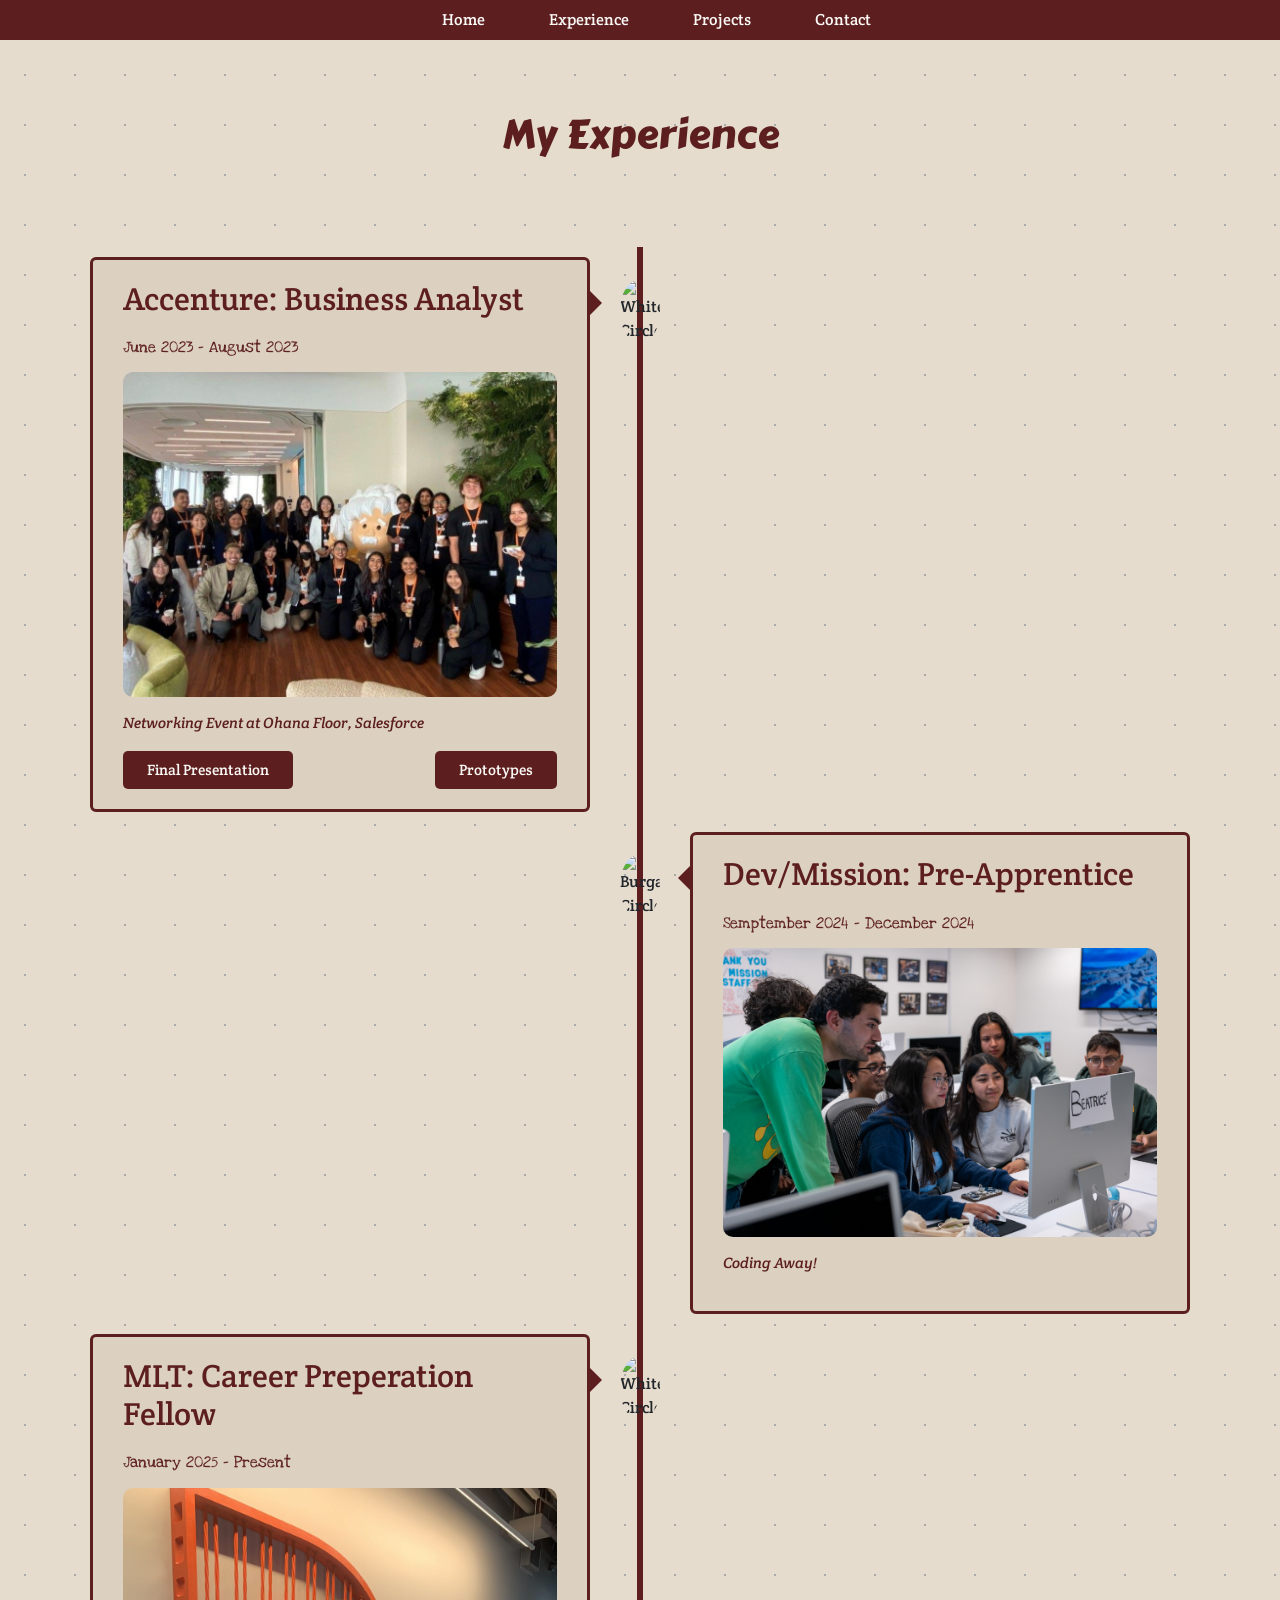
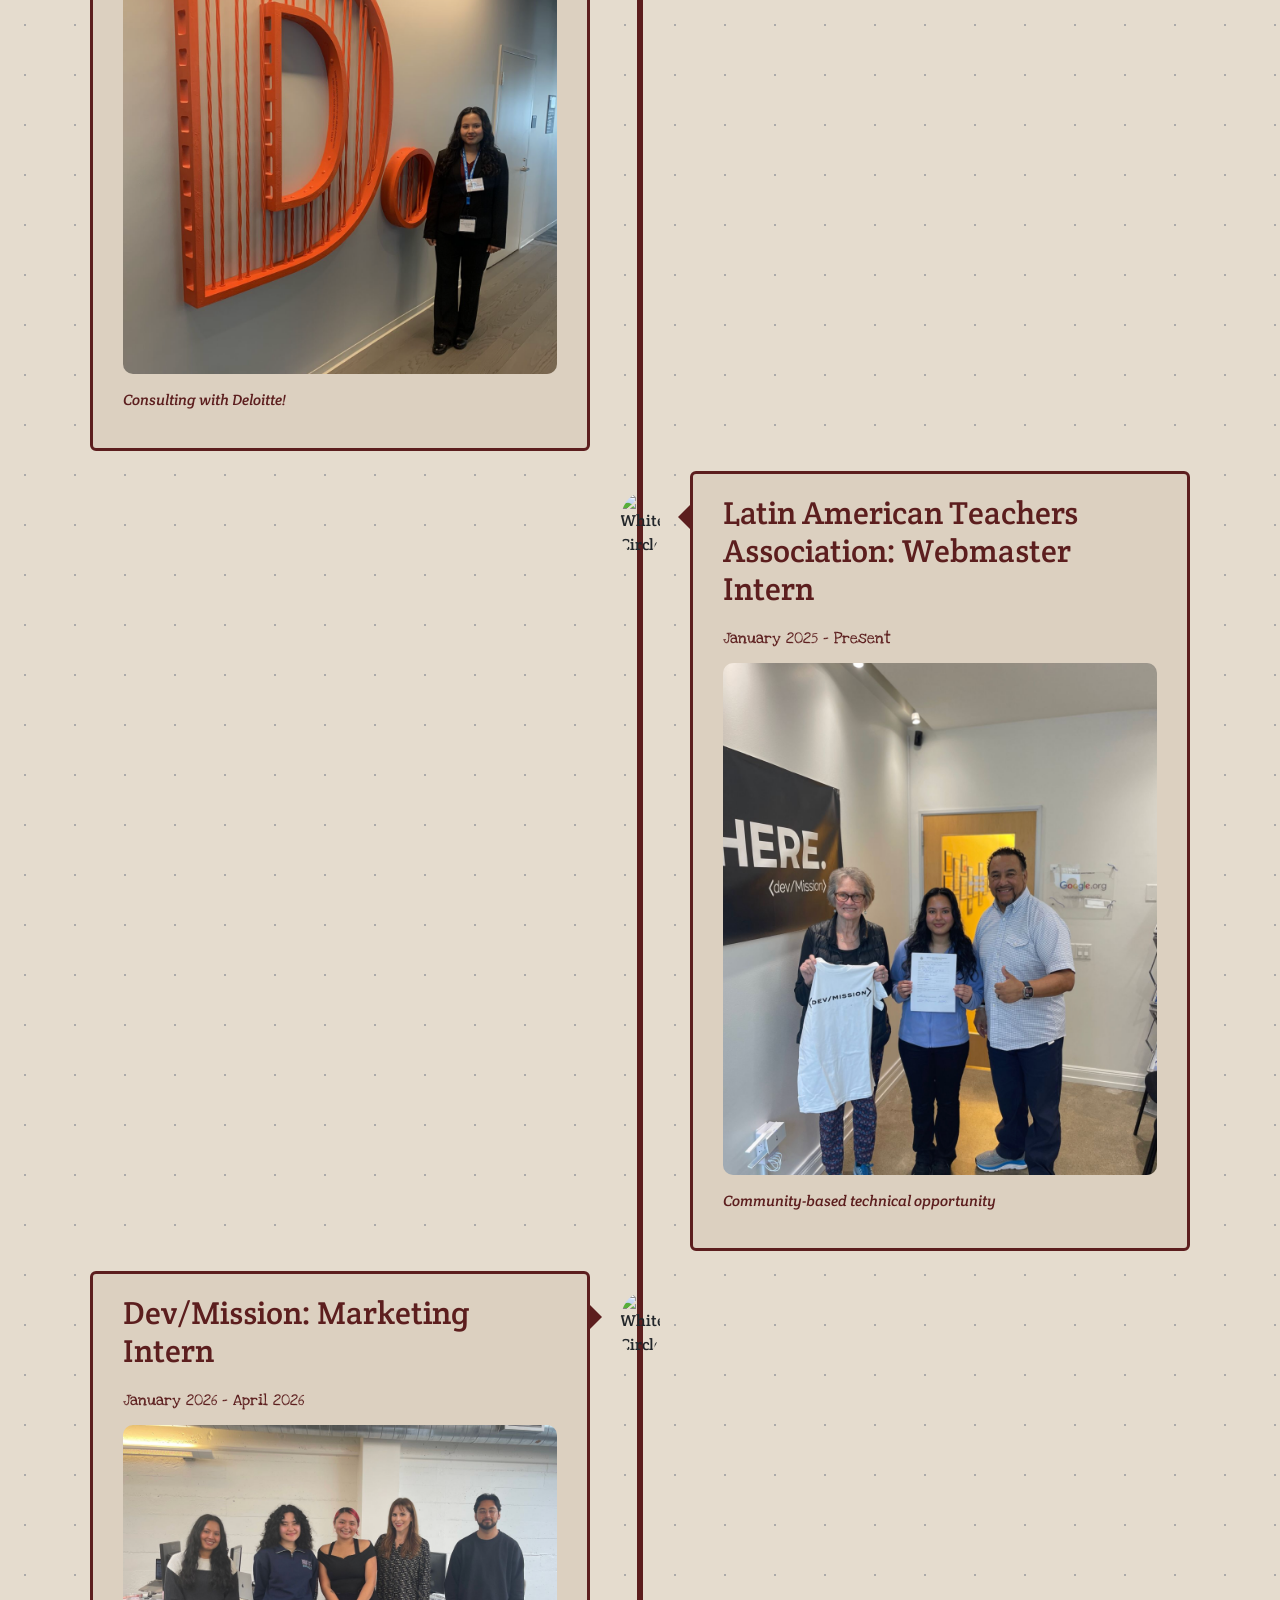
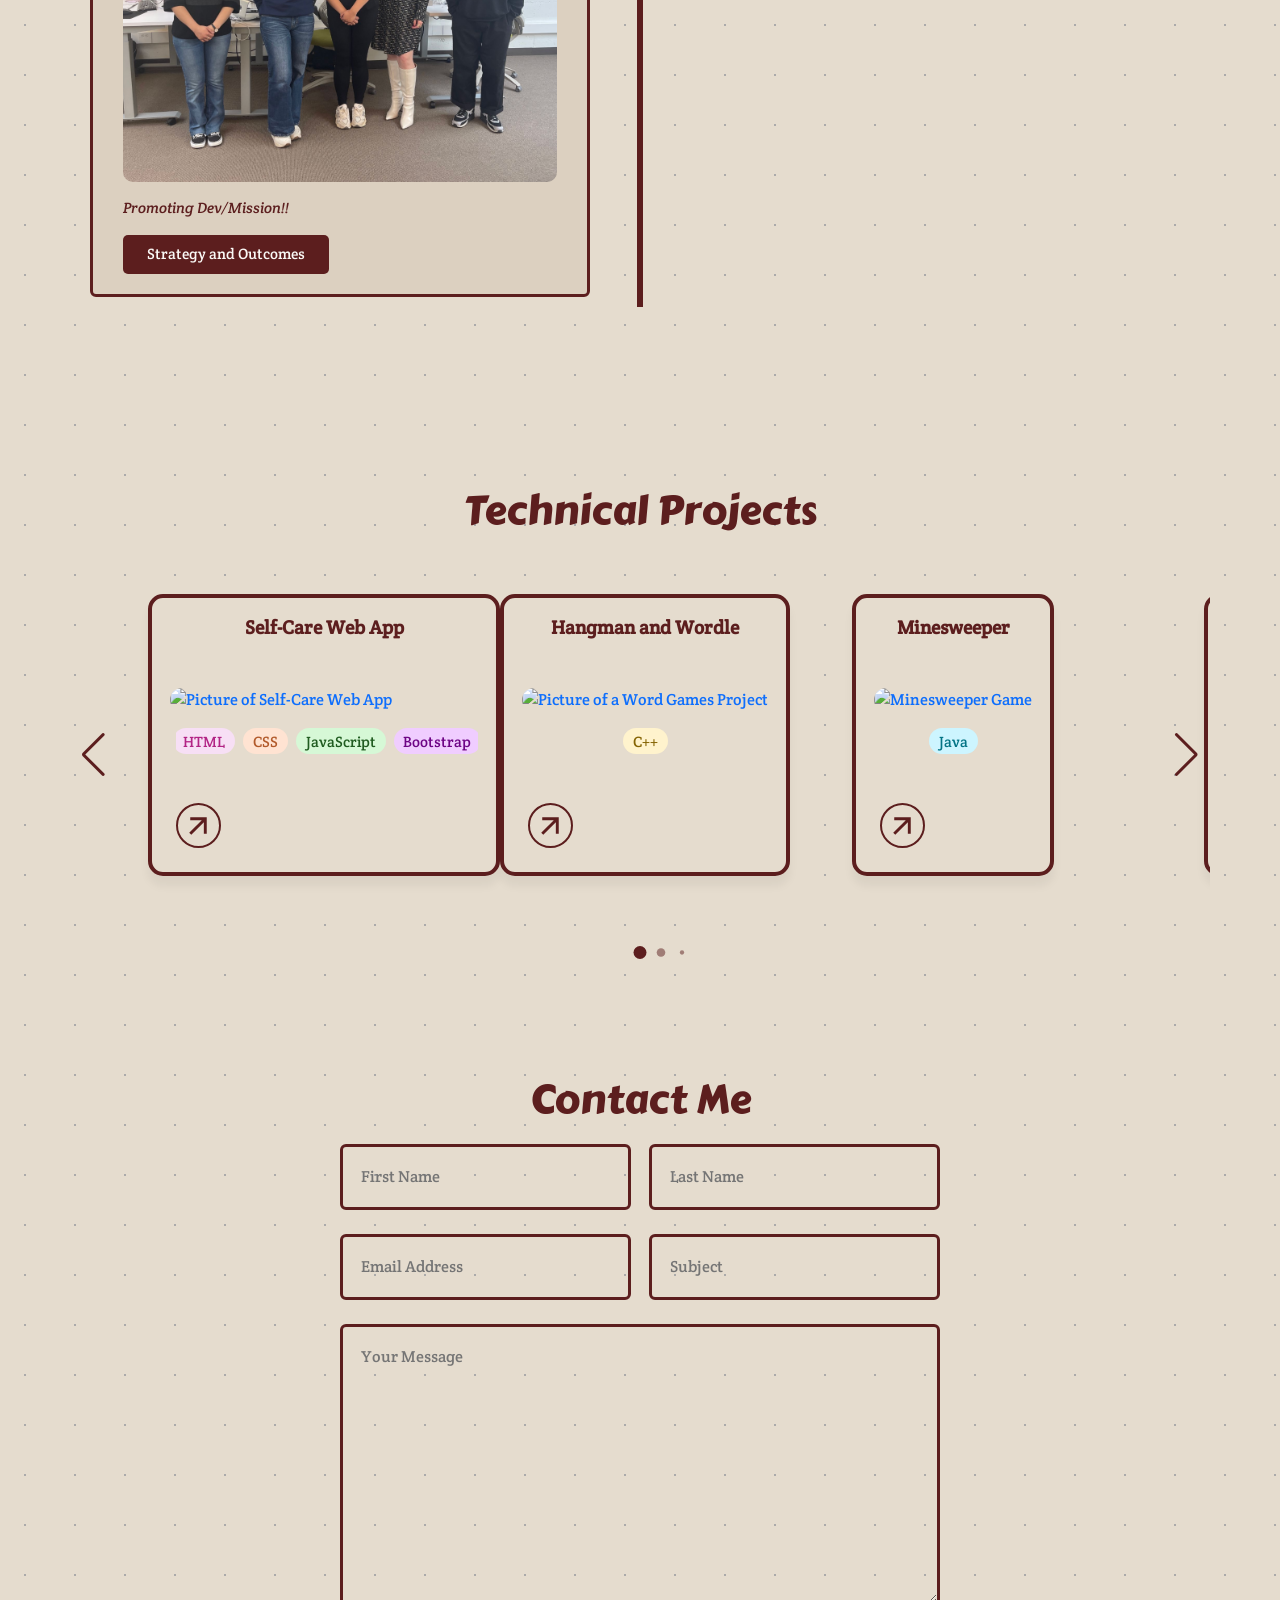
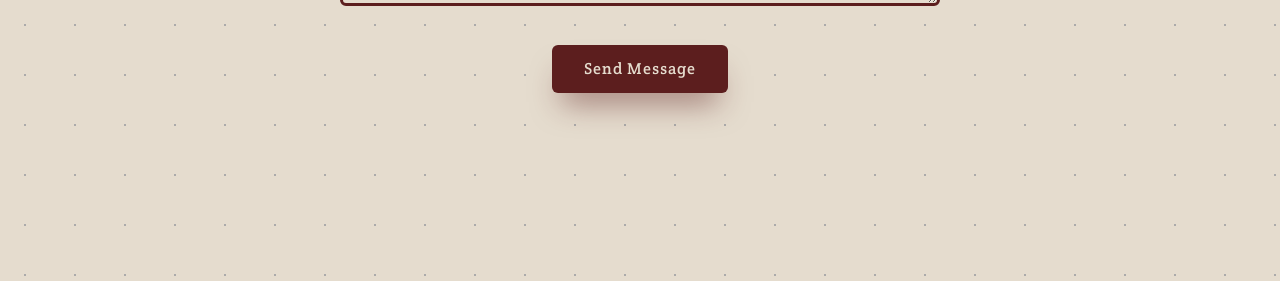
==== commit 2e54e6be: "Marketing changes" ====
--- a/experience.html
+++ b/experience.html
@@ -245,7 +245,7 @@
     </div>
 
     <!-- PROJECTS SECTION -->
-    <div class="section" id="projects-section">
+    <div class="section-1" id="projects-section">
       <div class="container-fluid d-flex justify-content-center mt-5">
         <h1 class="projects-header carter-one-regular">Technical Projects</h1>
       </div>
--- a/style.css
+++ b/style.css
@@ -784,13 +784,18 @@
 .card-list .card-item {
   list-style: none;
   margin-top: 5%;
-  max-width: 100%;
-  max-height: 500px;
+  max-width: 100%; 
 }
 
 .card-list .card-item:hover {
   transform: scale(1.025);
   transition: 0.1s ease;
+}
+
+.swiper-slide {
+  height: auto !important;
+  display: flex;
+  align-items: flex-start; /* key fix */
 }
 
 .card-list .card-item .card-link {
@@ -866,8 +871,8 @@
 }
 
 .card-list .card-link .badge-container {
-  max-width: 400px;
-  max-height: 200px;
+  max-width: 400px  !important;
+  max-height: 200px  !important;
   margin-left: 2%;
   overflow: auto;
 }
